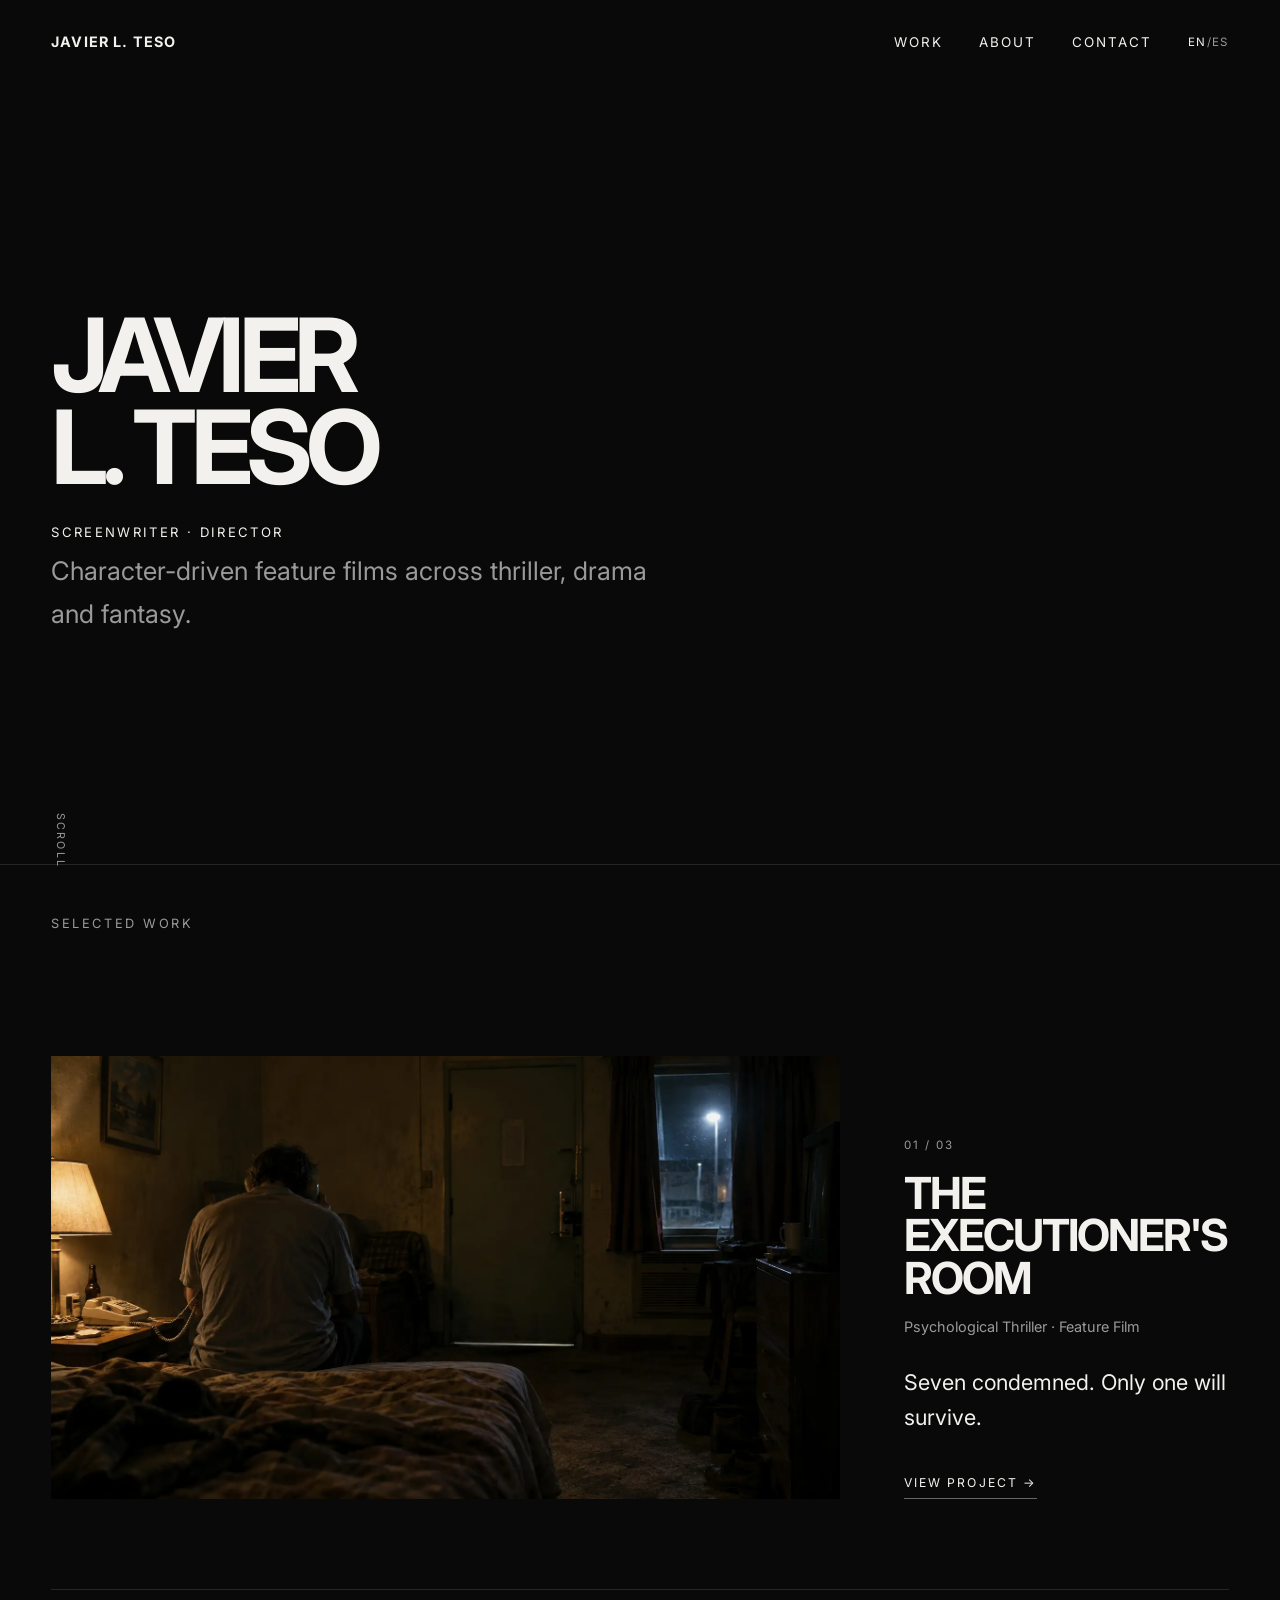
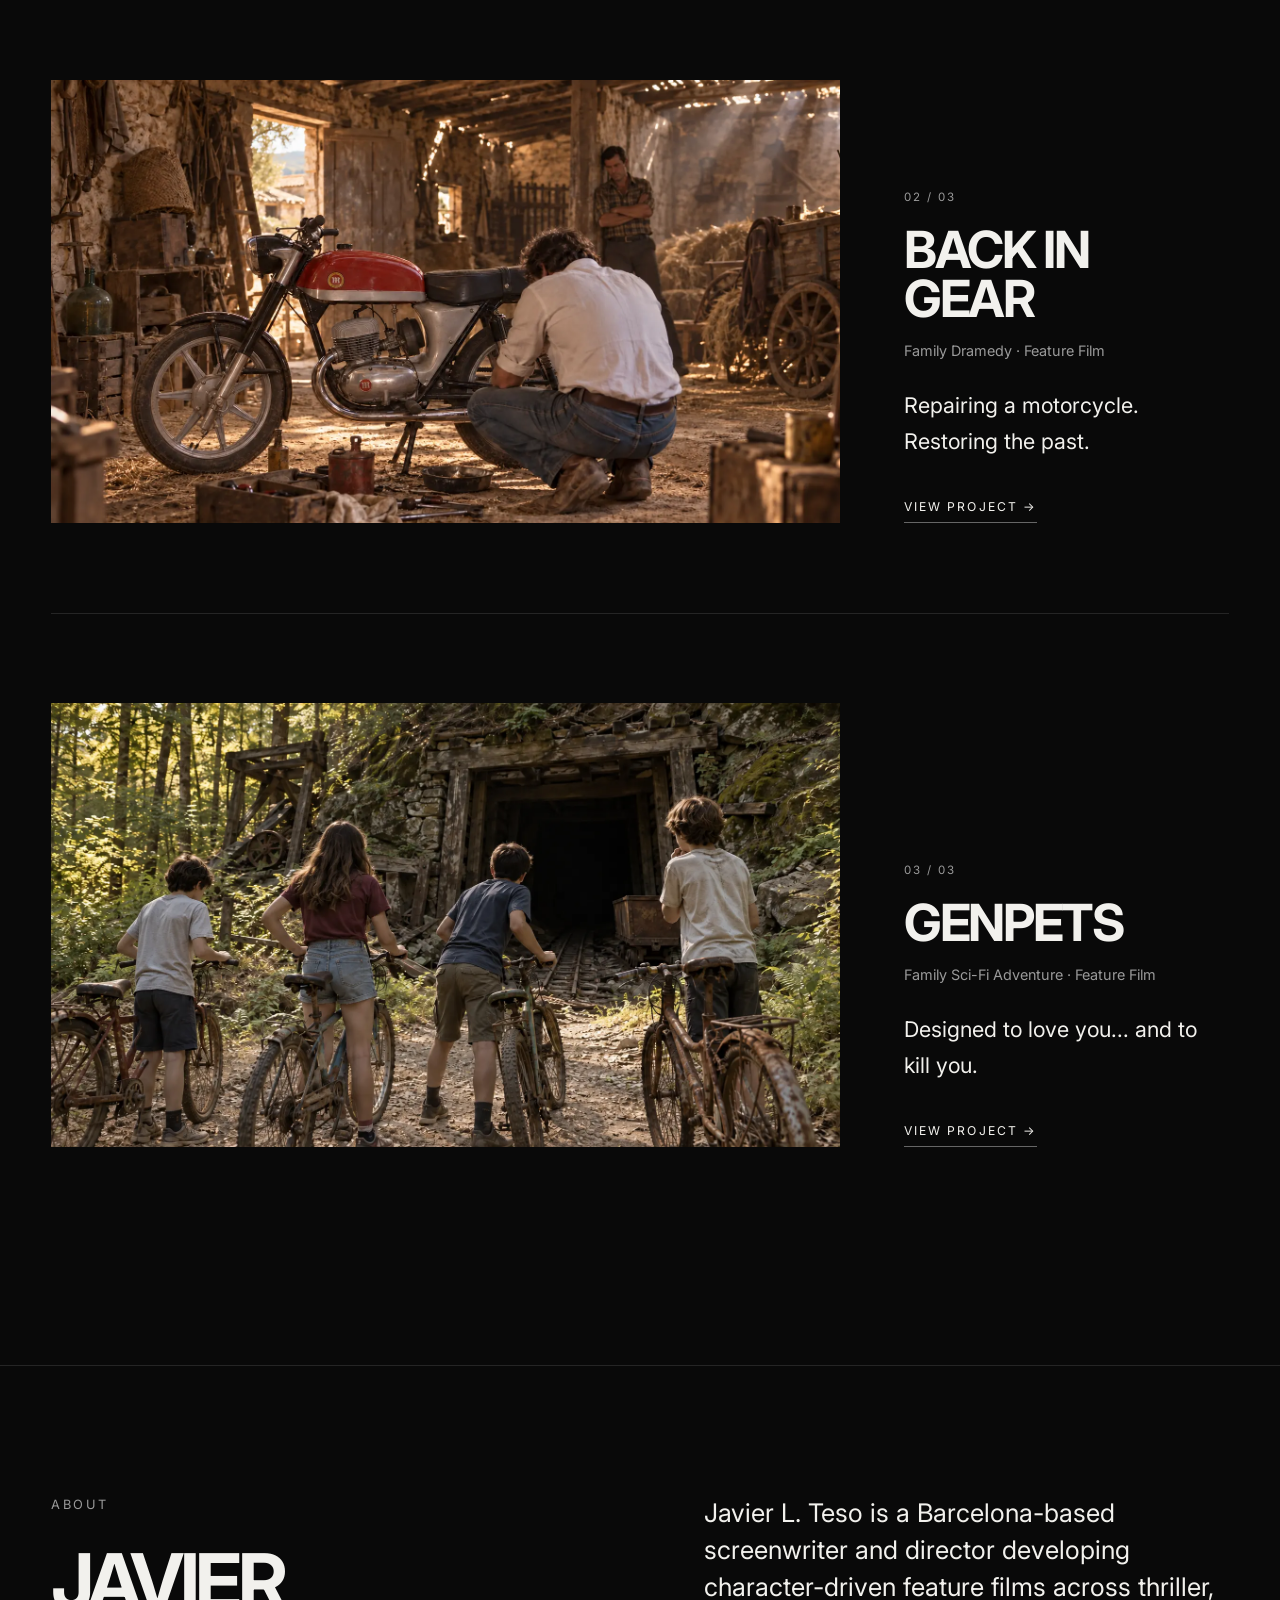
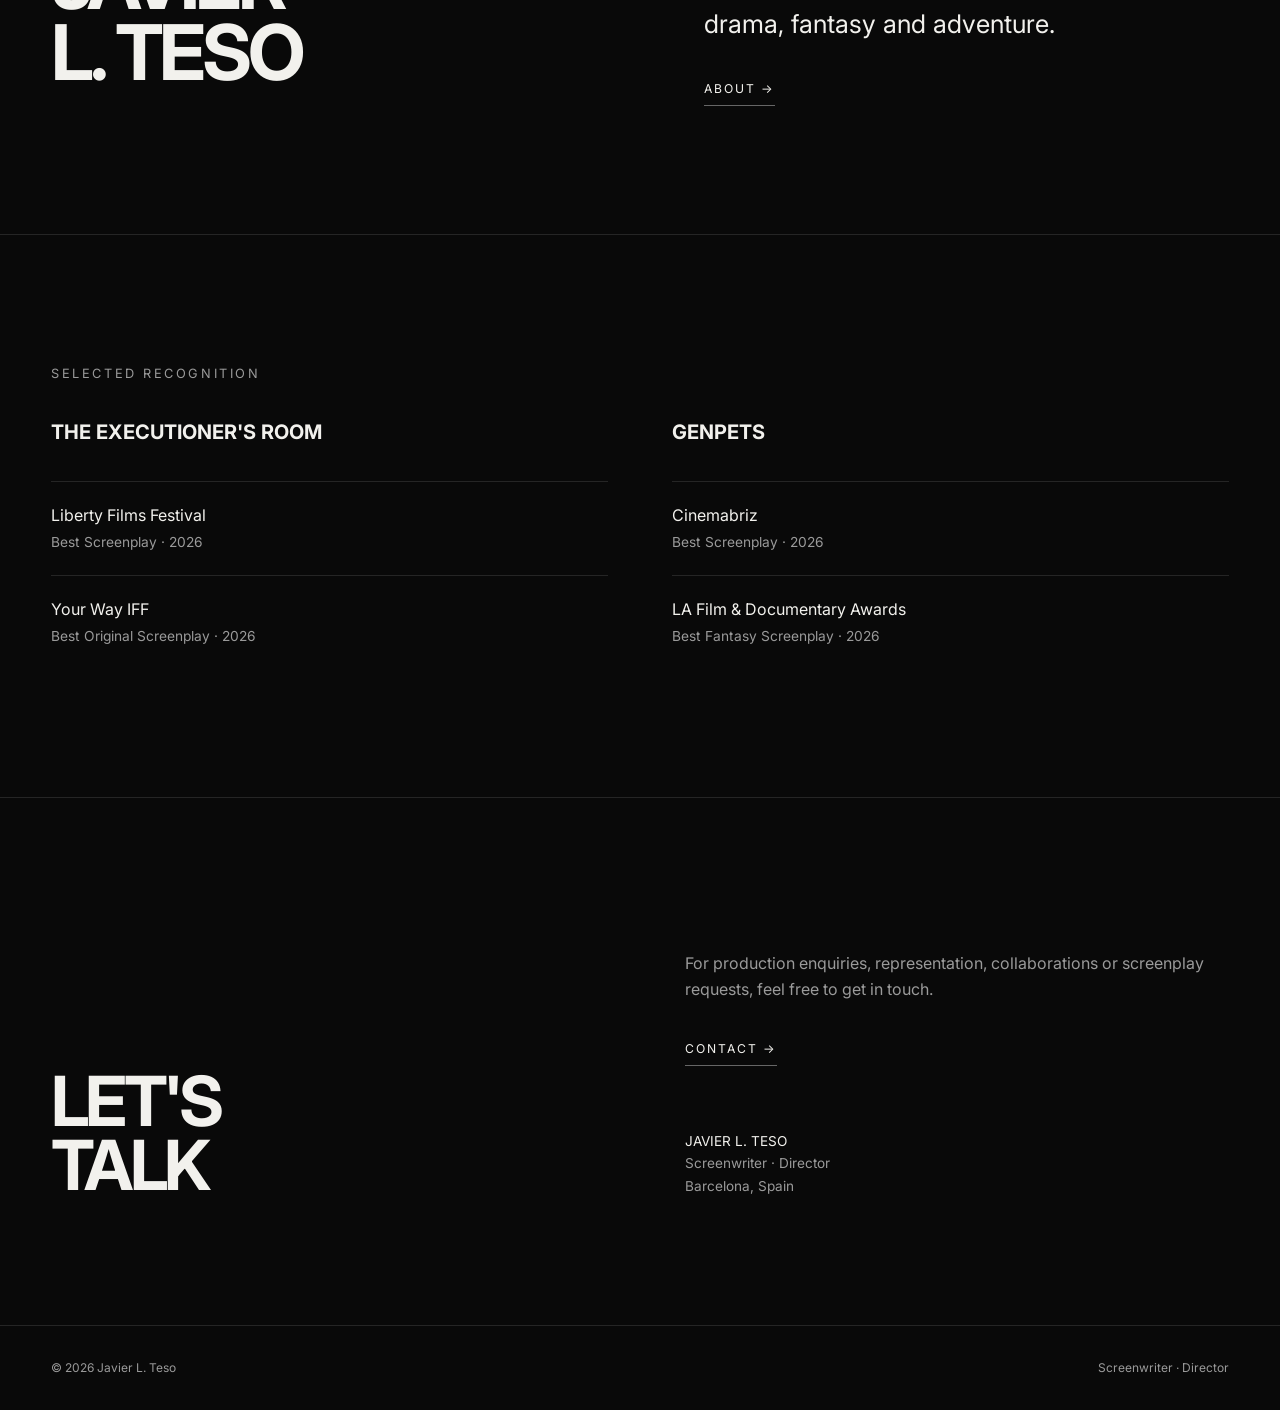
==== index.html @ b7c3820b "Publish Javier L. Teso portfolio for javierteso.com" ====
<!doctype html>
<html lang="en">
<head>
<meta charset="utf-8">
<meta name="viewport" content="width=device-width,initial-scale=1">
<title>Javier L. Teso — Screenwriter & Director</title>
<meta name="description" content="Official portfolio of Barcelona-based screenwriter and director Javier L. Teso. Feature films across thriller, drama, fantasy and adventure.">
<meta property="og:title" content="Javier L. Teso — Screenwriter & Director">
<meta property="og:description" content="Character-driven feature films across thriller, drama and fantasy.">
<meta property="og:type" content="website">
<meta property="og:url" content="https://javierteso.com/">
<meta property="og:image" content="https://javierteso.com/assets/victor-home.webp">
<link rel="canonical" href="https://javierteso.com/">
<meta property="og:image:width" content="1672">
<meta property="og:image:height" content="941">
<meta name="twitter:card" content="summary_large_image">
<link rel="icon" type="image/svg+xml" href="/favicon.svg?v=2">
<link rel="stylesheet" href="/styles.css">
</head>
<body data-page="home">
<header class="site-header">
<nav class="nav shell" aria-label="Main navigation" data-i18n-aria="nav.label">
<a class="brand" href="/">JAVIER L. TESO</a>
<button class="menu-button" aria-label="Open menu" data-i18n-aria="nav.open" aria-expanded="false">
<span>
</span>
<span>
</span>
</button>
<div class="nav-links">
<a href="/#work" data-i18n="nav.work">WORK</a>
<a href="/about/" data-i18n="nav.about">ABOUT</a>
<a href="/contact/" data-i18n="nav.contact">CONTACT</a>
</div>
<button class="language-toggle" type="button" aria-label="Switch to Spanish" data-i18n-aria="language.switch"><span class="lang-en">EN</span><span aria-hidden="true">/</span><span class="lang-es">ES</span></button>
</nav>
</header>
<main class="home-page">
<section class="home-hero shell">
<div class="reveal">
<h1>JAVIER<br>L. TESO</h1>
<p class="role" data-i18n="general.role">SCREENWRITER · DIRECTOR</p>
<p class="hero-statement" data-i18n="home.hero.statement">Character-driven feature films across thriller, drama and fantasy.</p>
</div>
<span class="scroll-mark">SCROLL</span>
</section>
<section class="section work shell" id="work">
<p class="eyebrow" data-i18n="home.work.label">Selected work</p>
<article class="project-block reveal">
<a class="project-image" href="/la-habitacion-del-verdugo/">
<img width="1672" height="941" loading="lazy" decoding="async" src="/assets/victor-home.webp" srcset="/assets/victor-home-840.webp 840w, /assets/victor-home.webp 1672w" sizes="(max-width:800px) 100vw, 70vw" alt="Víctor sits with his back to us on a motel bed beside the telephone." data-i18n-alt="alt.verdugo.home">
</a>
<div class="project-copy">
<span class="count">01 / 03</span>
<h2 data-i18n-html="title.verdugo">THE EXECUTIONER'S<br>ROOM</h2>
<p class="meta" data-i18n="genre.verdugo">Psychological Thriller · Feature Film</p>
<p class="tagline" data-i18n="tagline.verdugo">Seven condemned. Only one will survive.</p>
<a class="text-link" href="/la-habitacion-del-verdugo/" data-i18n="general.viewProject">VIEW PROJECT →</a>
</div>
</article>
<article class="project-block reveal">
<a class="project-image" href="/volver-a-arrancar/">
<img width="1672" height="941" loading="lazy" decoding="async" src="/assets/volver-home-corral.webp" srcset="/assets/volver-home-corral-840.webp 840w, /assets/volver-home-corral.webp 1672w" sizes="(max-width:800px) 100vw, 70vw" alt="Toño repairs the Montesa in the family corral while Felipe watches from the background." data-i18n-alt="alt.volver.home">
</a>
<div class="project-copy">
<span class="count">02 / 03</span>
<h2 data-i18n-html="title.volver">BACK IN<br>GEAR</h2>
<p class="meta" data-i18n="genre.volver">Family Dramedy · Feature Film</p>
<p class="tagline" data-i18n="tagline.volver">Repairing a motorcycle. Restoring the past.</p>
<a class="text-link" href="/volver-a-arrancar/" data-i18n="general.viewProject">VIEW PROJECT →</a>
</div>
</article>
<article class="project-block reveal">
<a class="project-image" href="/genpets/">
<img width="1672" height="941" loading="lazy" decoding="async" src="/assets/genpets-home-mine.webp" srcset="/assets/genpets-home-mine-840.webp 840w, /assets/genpets-home-mine.webp 1672w" sizes="(max-width:800px) 100vw, 70vw" alt="Four friends leave their bicycles outside an abandoned mine." data-i18n-alt="alt.genpets.home">
</a>
<div class="project-copy">
<span class="count">03 / 03</span>
<h2>GENPETS</h2>
<p class="meta" data-i18n="genre.genpets">Family Sci-Fi Adventure · Feature Film</p>
<p class="tagline" data-i18n="tagline.genpets">Designed to love you... and to kill you.</p>
<a class="text-link" href="/genpets/" data-i18n="general.viewProject">VIEW PROJECT →</a>
</div>
</article>
</section>
<section class="section shell">
<div class="split reveal">
<div>
<p class="eyebrow" data-i18n="nav.about">ABOUT</p>
<h2>JAVIER<br>L. TESO</h2>
</div>
<div>
<p class="lead" data-i18n="home.about.preview">Javier L. Teso is a Barcelona-based screenwriter and director developing character-driven feature films across thriller, drama, fantasy and adventure.</p>
<a class="text-link" href="/about/" data-i18n="general.aboutLink">ABOUT →</a>
</div>
</div>
</section>
<section class="section shell">
<p class="eyebrow" data-i18n="home.recognition.label">Selected recognition</p>
<div class="recognition-grid reveal">
<div class="recognition">
<h3 data-i18n="title.verdugoPlain">THE EXECUTIONER'S ROOM</h3>
<div class="award">
<p>Liberty Films Festival</p>
<span data-i18n="award.bestScreenplay">Best Screenplay · 2026</span>
</div>
<div class="award">
<p>Your Way IFF</p>
<span data-i18n="award.bestOriginal">Best Original Screenplay · 2026</span>
</div>
</div>
<div class="recognition">
<h3>GENPETS</h3>
<div class="award">
<p>Cinemabriz</p>
<span data-i18n="award.bestScreenplay">Best Screenplay · 2026</span>
</div>
<div class="award">
<p>LA Film &amp; Documentary Awards</p>
<span data-i18n="award.bestFantasy">Best Fantasy Screenplay · 2026</span>
</div>
</div>
</div>
</section>
<section class="section shell">
<div class="contact-banner reveal">
<h2 data-i18n-html="contact.heading">LET'S<br>TALK</h2>
<div class="contact-copy">
<p data-i18n="contact.intro">For production enquiries, representation, collaborations or screenplay requests, feel free to get in touch.</p>
<a class="text-link" href="/contact/" data-i18n="general.contactLink">CONTACT →</a>
<div class="signature">JAVIER L. TESO<span data-i18n-html="general.signature">Screenwriter · Director<br>Barcelona, Spain</span>
</div>
</div>
</div>
</section>
</main>
<footer class="footer">
<div class="shell">
<span>© 2026 Javier L. Teso</span>
<span data-i18n="general.roleTitle">Screenwriter · Director</span>
</div>
</footer>
<script src="/site.js">
</script>
</body>
</html>
---- styles.css ----
@import url('https://fonts.googleapis.com/css2?family=Inter:wght@400;500;600;700&display=swap');
:root{--bg:#090909;--fg:#f2f1ed;--muted:#9a9a9a;--line:#252525;--max:1440px;--pad:clamp(1.25rem,4vw,4.5rem)}
*{box-sizing:border-box}html{scroll-behavior:smooth;background:var(--bg)}body{margin:0;background:var(--bg);color:var(--fg);font-family:Inter,ui-sans-serif,system-ui,-apple-system,BlinkMacSystemFont,"Segoe UI",sans-serif;font-size:16px;line-height:1.65;-webkit-font-smoothing:antialiased}a{color:inherit;text-decoration:none}img{display:block;width:100%;height:auto}button{font:inherit}.shell{width:min(100%,var(--max));margin:0 auto;padding-inline:var(--pad)}
.site-header{position:fixed;inset:0 0 auto;z-index:50;transition:background .5s,backdrop-filter .5s,border-color .5s;border-bottom:1px solid transparent}.site-header.scrolled,.site-header.menu-open{background:rgba(9,9,9,.9);backdrop-filter:blur(10px);border-color:var(--line)}.nav{height:5.25rem;display:flex;align-items:center;justify-content:space-between}.brand{font-size:.9rem;font-weight:700;letter-spacing:.08em}.nav-links{display:flex;gap:2.25rem;font-size:.76rem;letter-spacing:.15em}.nav-links a,.text-link{transition:color .25s}.nav-links a:hover,.nav-links a:focus-visible,.text-link:hover,.text-link:focus-visible{color:#fff}.menu-button{display:none;border:0;background:none;color:var(--fg);width:2.75rem;height:2.75rem;padding:0;cursor:pointer}.menu-button span{display:block;width:1.35rem;height:1px;background:currentColor;margin:.35rem auto;transition:transform .3s,opacity .3s}.menu-button[aria-expanded="true"] span:first-child{transform:translateY(.175rem) rotate(45deg)}.menu-button[aria-expanded="true"] span:last-child{transform:translateY(-.175rem) rotate(-45deg)}
.nav-links{margin-left:auto}.language-toggle{border:0;background:none;color:var(--muted);padding:0;margin-left:2.25rem;cursor:pointer;font-size:.72rem;letter-spacing:.12em}.language-toggle span{transition:color .2s}.language-toggle .lang-en,html[lang="es"] .language-toggle .lang-es{color:var(--fg)}html[lang="es"] .language-toggle .lang-en{color:var(--muted)}.language-toggle:focus-visible{outline:1px solid var(--fg);outline-offset:.4rem}
.home-hero{min-height:96svh;display:flex;align-items:center;padding-top:5rem}.home-hero h1{font-size:clamp(3rem,8vw,8.2rem);line-height:.9;letter-spacing:-.065em;margin:0;max-width:11ch}.role{margin:1.8rem 0 .4rem;font-size:.82rem;letter-spacing:.18em}.hero-statement{font-size:clamp(1.15rem,2vw,1.65rem);color:var(--muted);max-width:38rem;margin:0}.scroll-mark{position:absolute;bottom:2rem;font-size:.67rem;color:var(--muted);letter-spacing:.2em;writing-mode:vertical-rl}
.section{padding-block:clamp(5rem,10vw,9rem);border-top:1px solid var(--line)}.eyebrow{font-size:.72rem;letter-spacing:.2em;text-transform:uppercase;color:var(--muted);margin:0 0 2rem}.work{padding-top:3rem}.project-block{display:grid;grid-template-columns:minmax(0,1.7fr) minmax(17rem,.7fr);gap:clamp(2rem,5vw,6rem);align-items:end;padding-block:clamp(3rem,7vw,7rem);border-top:1px solid var(--line)}.project-block:first-of-type{border-top:0}.project-image{overflow:hidden;background:#111}.project-image img{aspect-ratio:16/9;object-fit:cover;transition:transform .7s ease}.project-block:hover .project-image img{transform:scale(1.015)}.count{font-size:.72rem;color:var(--muted);letter-spacing:.18em}.project-copy h2{font-size:clamp(2rem,4vw,4.3rem);line-height:.96;letter-spacing:-.045em;margin:1rem 0}.meta{color:var(--muted);font-size:.9rem}.tagline{font-size:clamp(1.05rem,1.7vw,1.35rem);max-width:25rem;margin:1.6rem 0 2rem}.text-link{display:inline-block;font-size:.76rem;letter-spacing:.17em;border-bottom:1px solid #666;padding-bottom:.35rem}.split{display:grid;grid-template-columns:1fr 1fr;gap:clamp(3rem,10vw,10rem);align-items:start}.split h2,.contact-banner h2{font-size:clamp(2.7rem,6vw,6.5rem);line-height:.92;letter-spacing:-.055em;margin:0}.lead{font-size:clamp(1.2rem,2vw,1.65rem);line-height:1.45;max-width:38rem;margin:0 0 2rem}.recognition-grid{display:grid;grid-template-columns:repeat(2,1fr);gap:4rem}.recognition h3{font-size:1.25rem;margin:0 0 2rem}.award{border-top:1px solid var(--line);padding:1.25rem 0}.award p{margin:0}.award span{color:var(--muted);font-size:.86rem}.contact-banner{display:flex;justify-content:space-between;align-items:end;gap:3rem}.contact-copy{max-width:34rem}.contact-copy p{color:var(--muted);margin:1.5rem 0 2rem}.signature{margin-top:4rem;font-size:.85rem}.signature span{display:block;color:var(--muted)}
.project-hero{min-height:100svh;display:flex;flex-direction:column;justify-content:flex-end;padding-top:8rem}.project-hero-image{width:100%;height:min(59vw,72vh);min-height:28rem;object-fit:cover}.project-title{padding-block:clamp(2rem,4vw,4rem);display:grid;grid-template-columns:1.5fr .7fr;gap:2rem;align-items:end}.project-title h1{font-size:clamp(2.8rem,7vw,7.5rem);line-height:.88;letter-spacing:-.06em;margin:0}.project-title .tagline{margin:1rem 0 0}.content-grid{display:grid;grid-template-columns:minmax(10rem,.55fr) minmax(0,1.45fr);gap:clamp(3rem,9vw,9rem)}.prose{max-width:48rem}.prose p{font-size:clamp(1.05rem,1.5vw,1.25rem);margin:0 0 1.5rem}.logline{font-size:clamp(1.65rem,3vw,3rem)!important;line-height:1.3;letter-spacing:-.025em}.rules{display:grid;grid-template-columns:1fr 1fr;gap:1px;background:var(--line)}.rule{background:var(--bg);padding:clamp(2rem,5vw,5rem)}.rule strong{display:block;font-size:clamp(2rem,4vw,4.5rem);line-height:1;letter-spacing:-.04em;margin-top:3rem}.rule span{color:var(--muted);font-size:.8rem}.gallery{display:grid;grid-template-columns:repeat(12,1fr);gap:clamp(.8rem,2vw,2rem)}.gallery figure{margin:0;grid-column:span 7}.gallery figure:nth-child(even){grid-column:6/span 7}.gallery img{aspect-ratio:16/9;object-fit:cover}.gallery figure.portraitish img{aspect-ratio:3/2}.big-statement{font-size:clamp(2.8rem,7vw,7rem);line-height:.98;letter-spacing:-.055em;margin:0;max-width:11ch}.characters{display:grid;grid-template-columns:repeat(4,1fr);gap:1px;background:var(--line)}.character{background:var(--bg);padding:2rem}.character h3{font-size:1.4rem;margin:0 0 .5rem}.character p{color:var(--muted);margin:0}.status{display:flex;justify-content:space-between;gap:3rem;align-items:end}.status p{max-width:38rem;font-size:1.15rem}.cta-email{font-size:clamp(1.6rem,4vw,4rem);line-height:1.1;border-bottom:1px solid currentColor;padding-bottom:.2rem}.about-photo{min-height:34rem;border:1px solid var(--line);overflow:hidden;background:#0d0d0d}.about-page{padding-top:10rem}.about-heading h1{font-size:clamp(3.2rem,8vw,8rem);line-height:.9;letter-spacing:-.06em;margin:0}.about-heading p{color:var(--muted);letter-spacing:.16em}.bio p{font-size:clamp(1.05rem,1.45vw,1.22rem);margin:0 0 1.4rem}.contact-page{min-height:100svh;display:flex;align-items:center;padding-top:8rem}.contact-page h1{font-size:clamp(4rem,11vw,11rem);line-height:.8;letter-spacing:-.07em;margin:0 0 4rem}.contact-details{display:grid;grid-template-columns:1fr 1fr;gap:4rem}.contact-details p{margin:0;color:var(--muted)}.email-big{font-size:clamp(1.5rem,3.8vw,3.8rem);border-bottom:1px solid currentColor;word-break:break-word}.footer{border-top:1px solid var(--line);padding:2rem 0;color:var(--muted);font-size:.75rem}.footer .shell{display:flex;justify-content:space-between;gap:2rem}
.reveal{opacity:0;transform:translateY(12px);transition:opacity .6s ease,transform .6s ease}.reveal.visible{opacity:1;transform:none}
@media(max-width:800px){.nav{height:4.5rem}.nav-links{position:absolute;top:4.5rem;left:0;right:0;display:none;flex-direction:column;padding:2rem var(--pad) 2.5rem;background:rgba(9,9,9,.97);border-top:1px solid var(--line);gap:1.4rem}.nav-links.open{display:flex}.menu-button{display:block}.home-hero{min-height:92svh}.scroll-mark{display:none}.project-block{grid-template-columns:1fr}.project-copy{padding-right:1rem}.split,.recognition-grid,.project-title,.content-grid,.contact-details{grid-template-columns:1fr}.contact-banner,.status{align-items:flex-start;flex-direction:column}.project-hero{min-height:auto}.project-hero-image{height:60svh;min-height:24rem}.project-title{padding-bottom:4rem}.rules{grid-template-columns:1fr}.gallery{display:block}.gallery figure{margin-bottom:1rem}.characters{grid-template-columns:1fr 1fr}.about-photo{min-height:26rem;order:-1}.contact-page{padding-block:9rem 5rem}.footer .shell{flex-direction:column;gap:.5rem}}
@media(max-width:480px){.characters{grid-template-columns:1fr}.project-hero-image{height:52svh}.home-hero h1{font-size:3.55rem}.section{padding-block:4.5rem}}
@media(prefers-reduced-motion:reduce){html{scroll-behavior:auto}.reveal{opacity:1;transform:none;transition:none}.project-image img{transition:none}}

/* Final editorial refinements */
.contact-banner h2{font-size:clamp(2.7rem,5.4vw,5.5rem)}
.contact-page h1{font-size:clamp(4rem,7.4vw,7rem)}

/* Contact form */
.contact-page{align-items:flex-start;padding-block:clamp(9rem,14vw,12rem) clamp(5rem,10vw,9rem)}.contact-details{align-items:start}.contact-form{display:grid;gap:2rem}.form-field{position:relative}.form-field label{display:block;margin-bottom:.55rem;color:var(--muted);font-size:.7rem;letter-spacing:.17em;text-transform:uppercase}.form-field label span{letter-spacing:.08em}.form-field input,.form-field select,.form-field textarea{display:block;width:100%;border:0;border-bottom:1px solid #4a4a4a;border-radius:0;padding:.55rem 0 .8rem;background:transparent;color:var(--fg);font:inherit;outline:none;transition:border-color .2s}.form-field select{appearance:none;background-image:linear-gradient(45deg,transparent 50%,var(--muted) 50%),linear-gradient(135deg,var(--muted) 50%,transparent 50%);background-position:calc(100% - 10px) 50%,calc(100% - 5px) 50%;background-size:5px 5px,5px 5px;background-repeat:no-repeat;padding-right:1.5rem}.form-field select option{background:#111;color:var(--fg)}.form-field textarea{resize:vertical;min-height:9rem}.form-field input:focus,.form-field select:focus,.form-field textarea:focus{border-color:var(--fg)}.form-field [aria-invalid="true"]{border-color:#d76a6a}.field-error{display:block;min-height:1.2rem;padding-top:.35rem;color:#e58a8a;font-size:.75rem}.form-honeypot{position:absolute!important;width:1px!important;height:1px!important;overflow:hidden!important;clip:rect(1px,1px,1px,1px)!important;white-space:nowrap!important}.contact-filter{font-size:.8rem!important;line-height:1.55;color:var(--muted);max-width:42rem}.form-submit{justify-self:start;border:0;border-bottom:1px solid #666;border-radius:0;padding:0 0 .35rem;background:none;color:var(--fg);font-size:.76rem;letter-spacing:.17em;cursor:pointer}.form-submit:disabled{cursor:wait;opacity:.55}.form-status{border-top:1px solid var(--line);padding-top:1.2rem}.form-status strong,.form-status span{display:block}.form-status strong{letter-spacing:.12em}.form-status span{margin-top:.35rem;color:var(--muted)}.form-status.error{color:#e58a8a}@media(max-width:800px){.contact-details{gap:4.5rem}.contact-form{gap:1.6rem}}
.gallery figure.repair-inset{grid-column:2/span 5;max-width:487px;justify-self:start}
.gallery figure.repair-inset img{aspect-ratio:487/274}
.poster-concept{display:grid;grid-template-columns:minmax(10rem,.55fr) minmax(0,1.45fr);gap:clamp(3rem,9vw,9rem);align-items:start}
.poster-concept-frame{width:min(100%,32rem);margin:0;justify-self:start}
.poster-open{display:block;width:100%;padding:0;border:0;background:none;color:inherit;cursor:zoom-in}
.poster-open img{display:block;width:100%;height:auto;object-fit:contain;box-shadow:0 1.5rem 4rem rgba(0,0,0,.28);transition:transform .35s ease,box-shadow .35s ease}
.poster-open:hover img,.poster-open:focus-visible img{transform:translateY(-.25rem);box-shadow:0 2rem 5rem rgba(0,0,0,.42)}
.poster-open:focus-visible{outline:1px solid var(--fg);outline-offset:.5rem}
.poster-dialog{width:min(92vw,58rem);max-width:none;height:min(94vh,82rem);max-height:none;padding:0;border:0;background:transparent;color:var(--fg);overflow:visible}
.poster-dialog::backdrop{background:rgba(0,0,0,.92);backdrop-filter:blur(6px)}
.poster-expanded{display:block;width:100%;height:100%;object-fit:contain}
.poster-close{position:fixed;top:1.25rem;right:1.25rem;width:2.75rem;height:2.75rem;border:1px solid rgba(255,255,255,.45);border-radius:50%;background:rgba(0,0,0,.65);color:#fff;font:300 1.5rem/1 Arial,sans-serif;cursor:pointer;z-index:2}
.materials-section{padding-top:0}.materials-section .status{border-top:1px solid var(--line);padding-top:clamp(2rem,4vw,4rem)}
@media(max-width:800px){.gallery figure.repair-inset{max-width:487px}.poster-concept{grid-template-columns:1fr}.poster-concept-frame{width:min(100%,30rem)}}

/* Refined editorial scale */
.nav-links{font-size:.84rem}
.eyebrow{font-size:.8rem}
.project-title h1{font-size:clamp(2.85rem,6.15vw,5.75rem)}
.logline{font-size:clamp(1.55rem,2.55vw,2.375rem)!important}
.prose p{font-size:clamp(1.05rem,1.4vw,1.25rem)}
.contact-page h1{font-size:clamp(4rem,8.5vw,8.5rem)}
main:not(.home-page):not(.about-page):not(.contact-page) .section{padding-block:clamp(6.25rem,7.5vw,7rem)}
.project-block .project-copy{min-width:20rem}
.project-block:first-of-type .project-copy h2{font-size:clamp(1.9rem,3.45vw,3.85rem)}
.about-photo img{object-fit:contain;background:#090909}

/* Genpets facts — compact editorial rows */
.genpets-facts-section{padding-block:5rem!important}
.genpets-facts{border-bottom:1px solid var(--line)}
.genpets-fact{display:grid;grid-template-columns:clamp(4.5rem,8vw,7.5rem) minmax(0,1fr);align-items:center;min-height:6rem;border-top:1px solid var(--line)}
.genpets-fact span{color:var(--muted);font-size:.8rem;letter-spacing:.18em}
.genpets-fact strong{font-size:clamp(3rem,4vw,3.75rem);font-weight:600;line-height:1;letter-spacing:-.04em;white-space:nowrap}

@media(max-width:1100px){
  .genpets-fact{min-height:5.5rem}
  .genpets-fact strong{font-size:clamp(2.375rem,4.2vw,2.875rem)}
}

@media(max-width:800px){
  .language-toggle{margin-left:auto;margin-right:.4rem}
  .nav-links{font-size:.88rem}
  .eyebrow{font-size:.8rem}
  .project-title h1{font-size:clamp(2.75rem,12vw,3rem)}
  .logline{font-size:clamp(1.5rem,6.5vw,1.625rem)!important}
  .prose p{font-size:1.0625rem}
  main:not(.home-page):not(.about-page):not(.contact-page) .section{padding-block:clamp(4.5rem,12vw,5.5rem)}
  .project-block .project-copy{min-width:0}
  .genpets-facts-section{padding-block:4.5rem!important}
  .genpets-fact{grid-template-columns:3.25rem minmax(0,1fr);min-height:4.75rem}
  .genpets-fact strong{font-size:clamp(1.75rem,7.5vw,2.125rem);white-space:normal}
}

.contact-banner h2{font-size:clamp(2.7rem,5.4vw,5.5rem)}
.contact-page h1{font-size:clamp(4rem,7.4vw,7rem)}
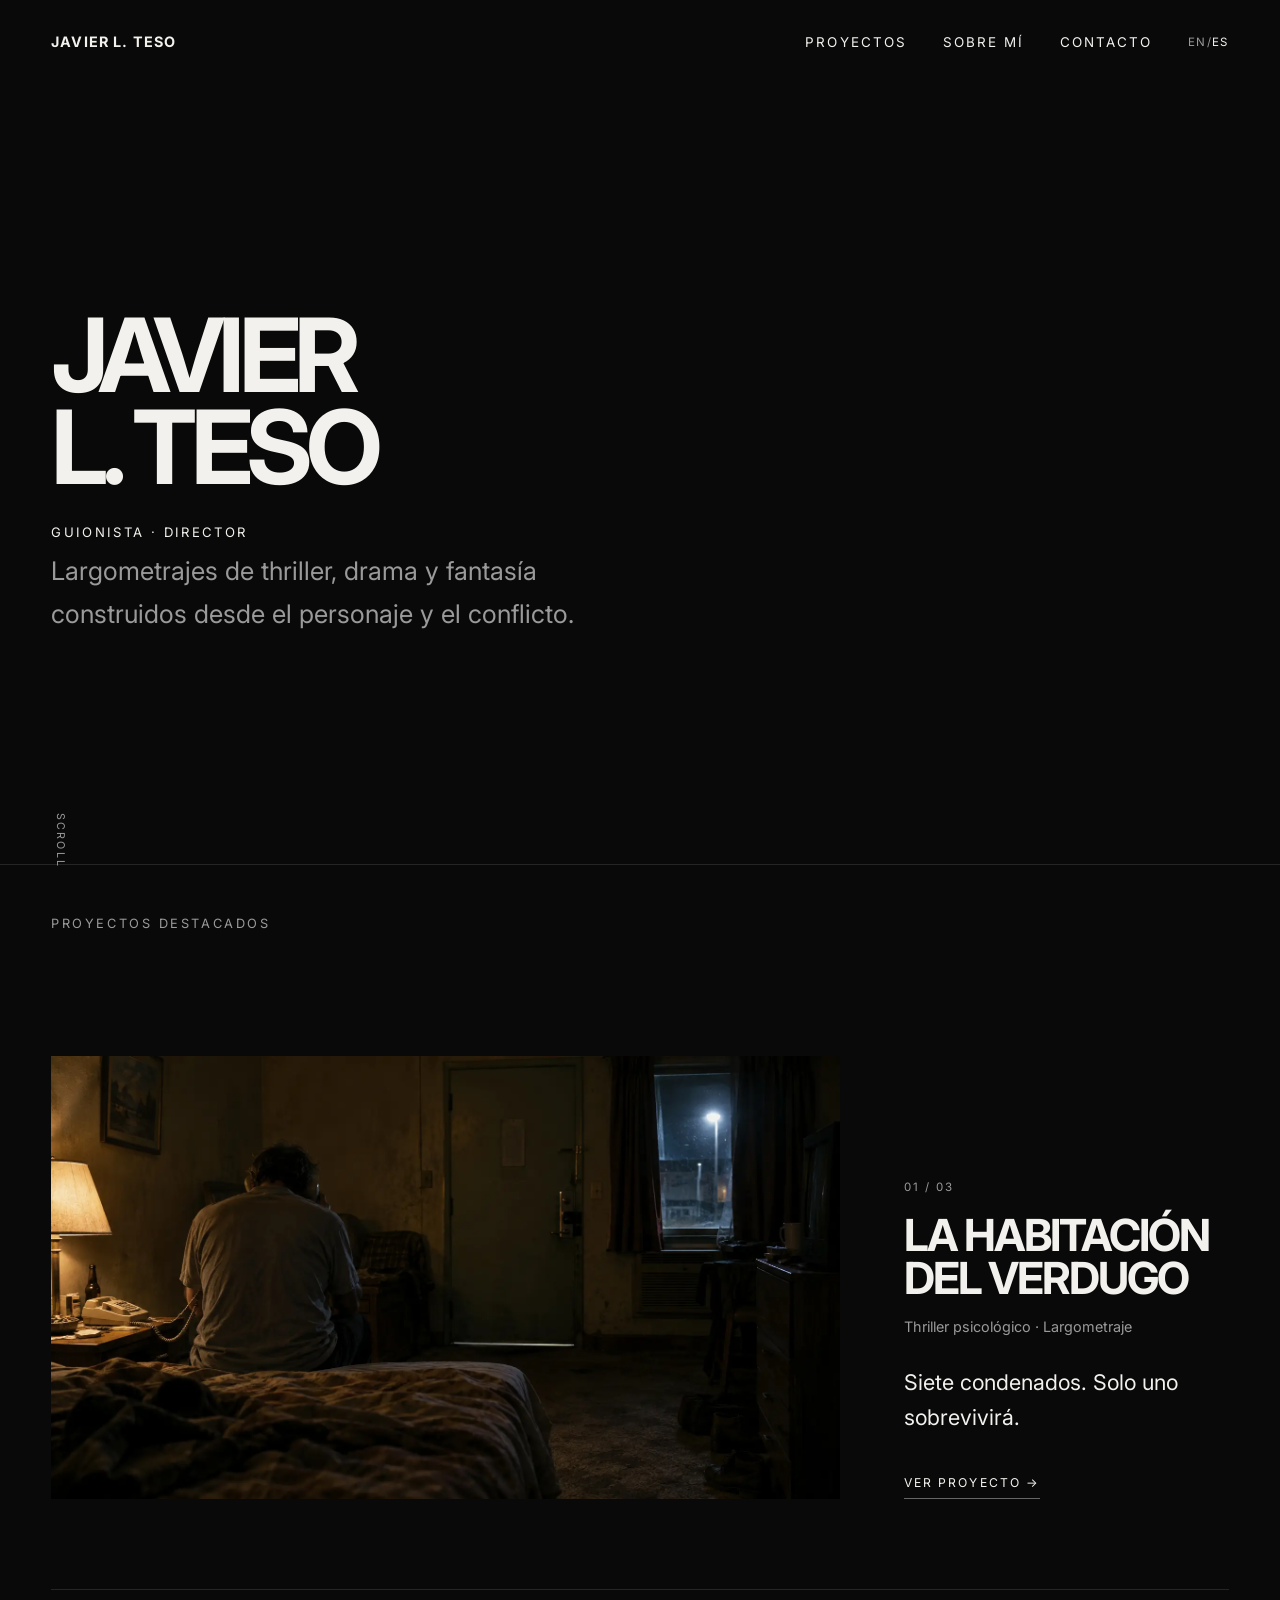
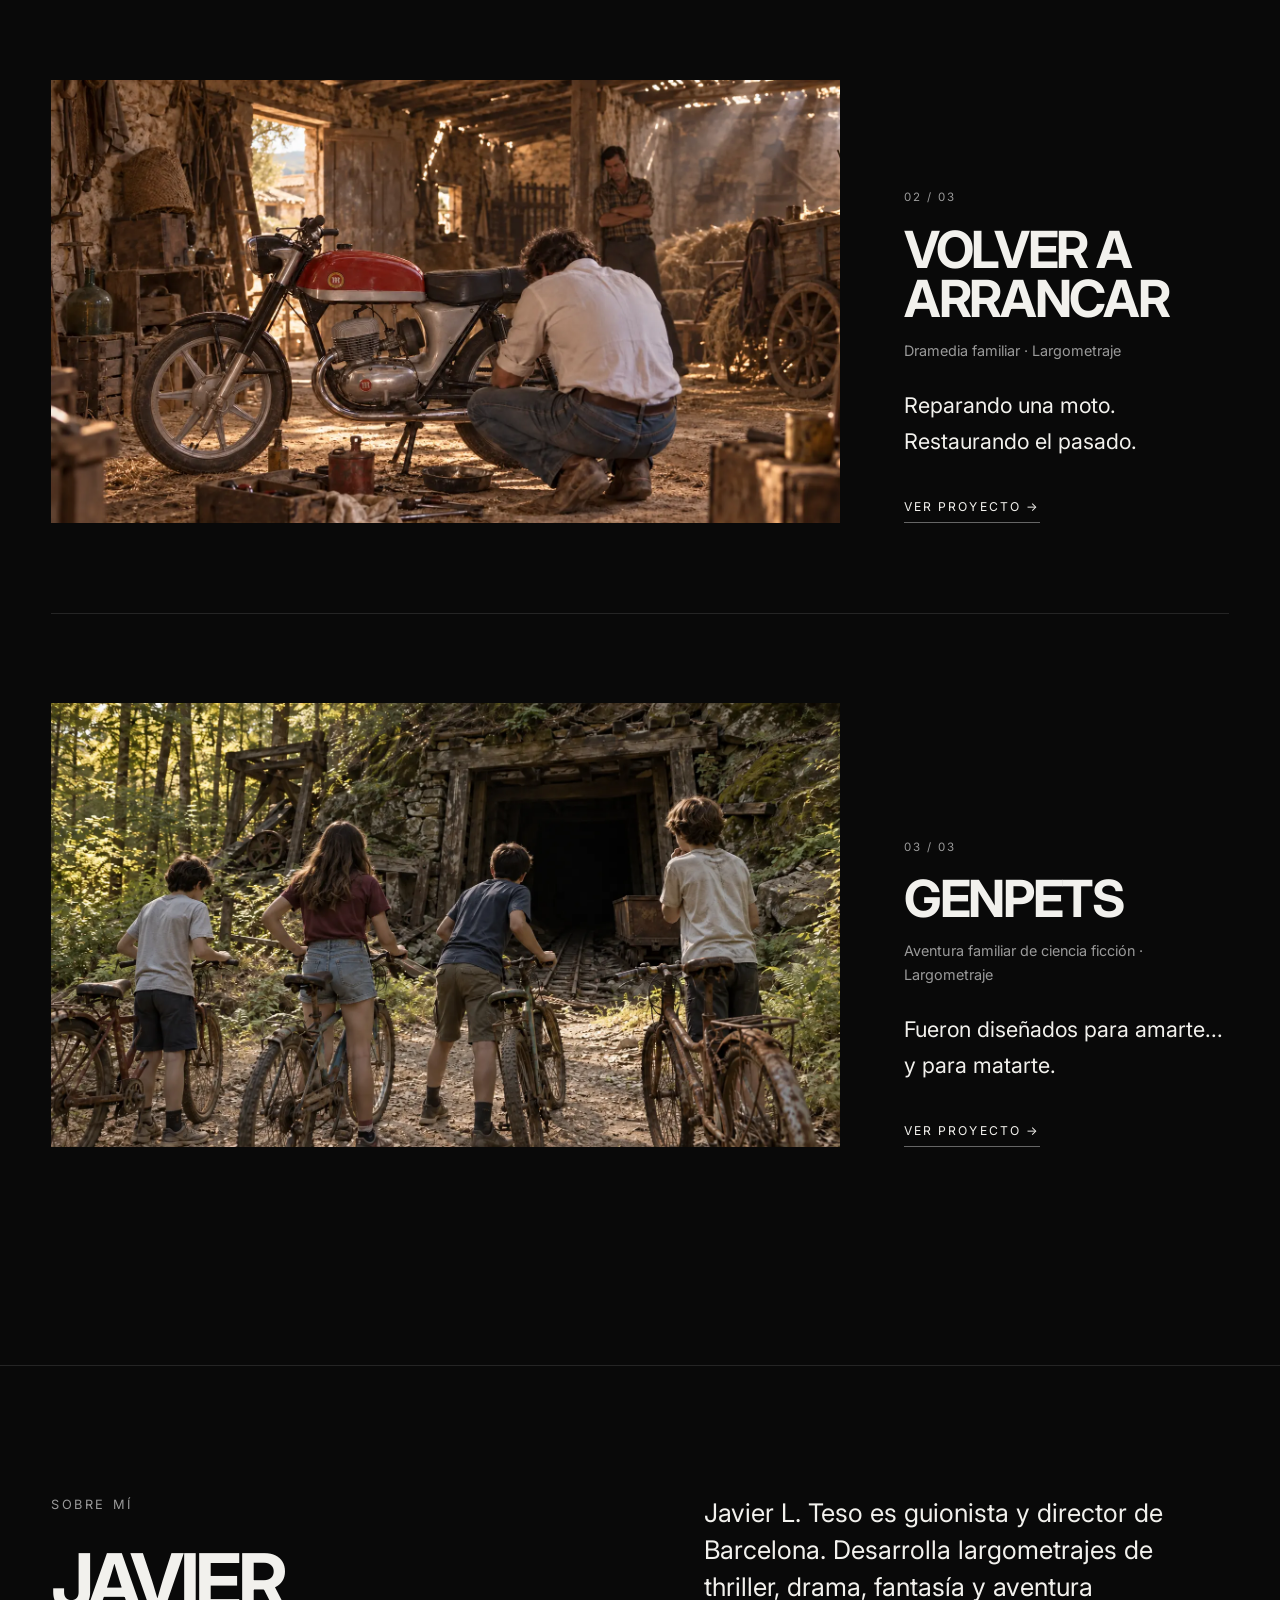
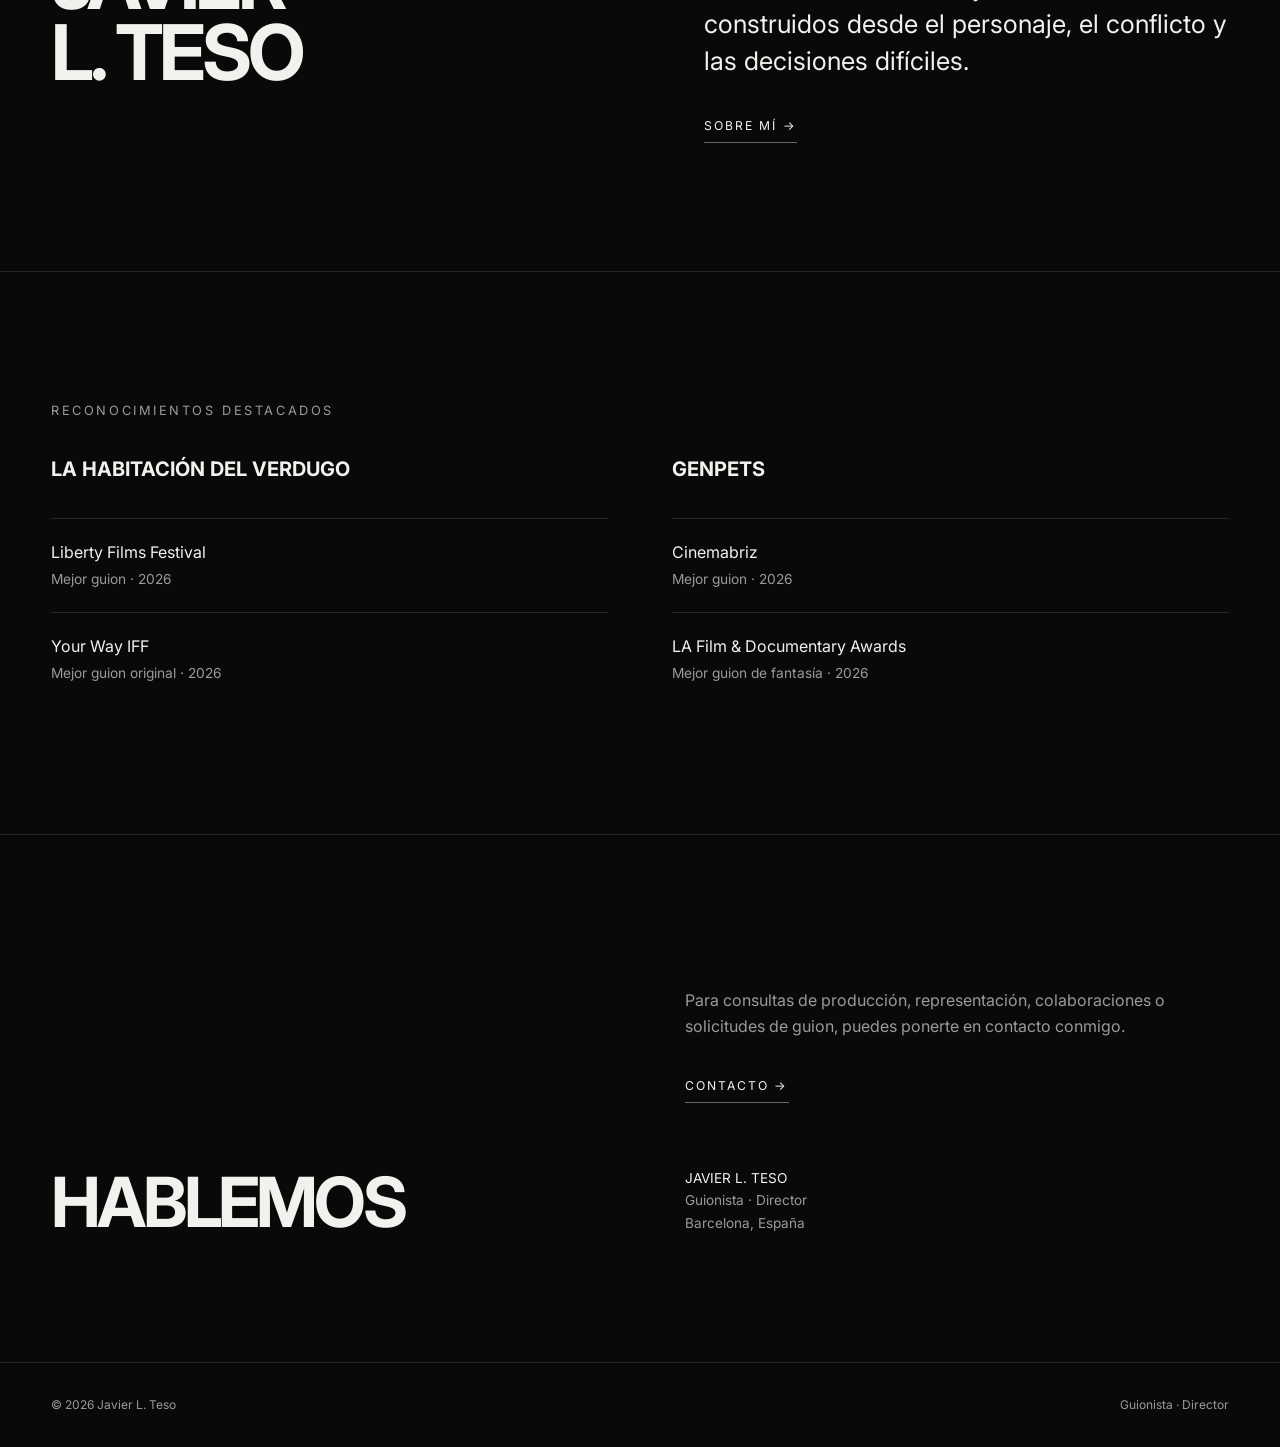
==== commit 59b925c8: "Use Spanish portfolio link preview metadata" ====
--- a/index.html
+++ b/index.html
@@ -1,19 +1,22 @@
 <!doctype html>
-<html lang="en">
+<html lang="es">
 <head>
 <meta charset="utf-8">
 <meta name="viewport" content="width=device-width,initial-scale=1">
-<title>Javier L. Teso — Screenwriter & Director</title>
-<meta name="description" content="Official portfolio of Barcelona-based screenwriter and director Javier L. Teso. Feature films across thriller, drama, fantasy and adventure.">
-<meta property="og:title" content="Javier L. Teso — Screenwriter & Director">
-<meta property="og:description" content="Character-driven feature films across thriller, drama and fantasy.">
+<title>Javier L. Teso — Guionista y director</title>
+<meta name="description" content="Web oficial de Javier L. Teso, guionista y director en Barcelona. Descubre La habitación del verdugo, Volver a arrancar y Genpets.">
+<meta property="og:title" content="Javier L. Teso — Guionista y director">
+<meta property="og:description" content="Tres proyectos de largometraje: La habitación del verdugo, Volver a arrancar y Genpets.">
+<meta property="og:locale" content="es_ES">
 <meta property="og:type" content="website">
 <meta property="og:url" content="https://javierteso.com/">
-<meta property="og:image" content="https://javierteso.com/assets/victor-home.webp">
+<meta property="og:image" content="https://javierteso.com/assets/javier-social-preview.jpg">
+<meta property="og:image:alt" content="Javier L. Teso, guionista y director. La habitación del verdugo, Volver a arrancar y Genpets.">
 <link rel="canonical" href="https://javierteso.com/">
-<meta property="og:image:width" content="1672">
-<meta property="og:image:height" content="941">
+<meta property="og:image:width" content="1200">
+<meta property="og:image:height" content="630">
 <meta name="twitter:card" content="summary_large_image">
+<meta name="twitter:image" content="https://javierteso.com/assets/javier-social-preview.jpg">
 <link rel="icon" type="image/svg+xml" href="/favicon.svg?v=2">
 <link rel="stylesheet" href="/styles.css">
 </head>
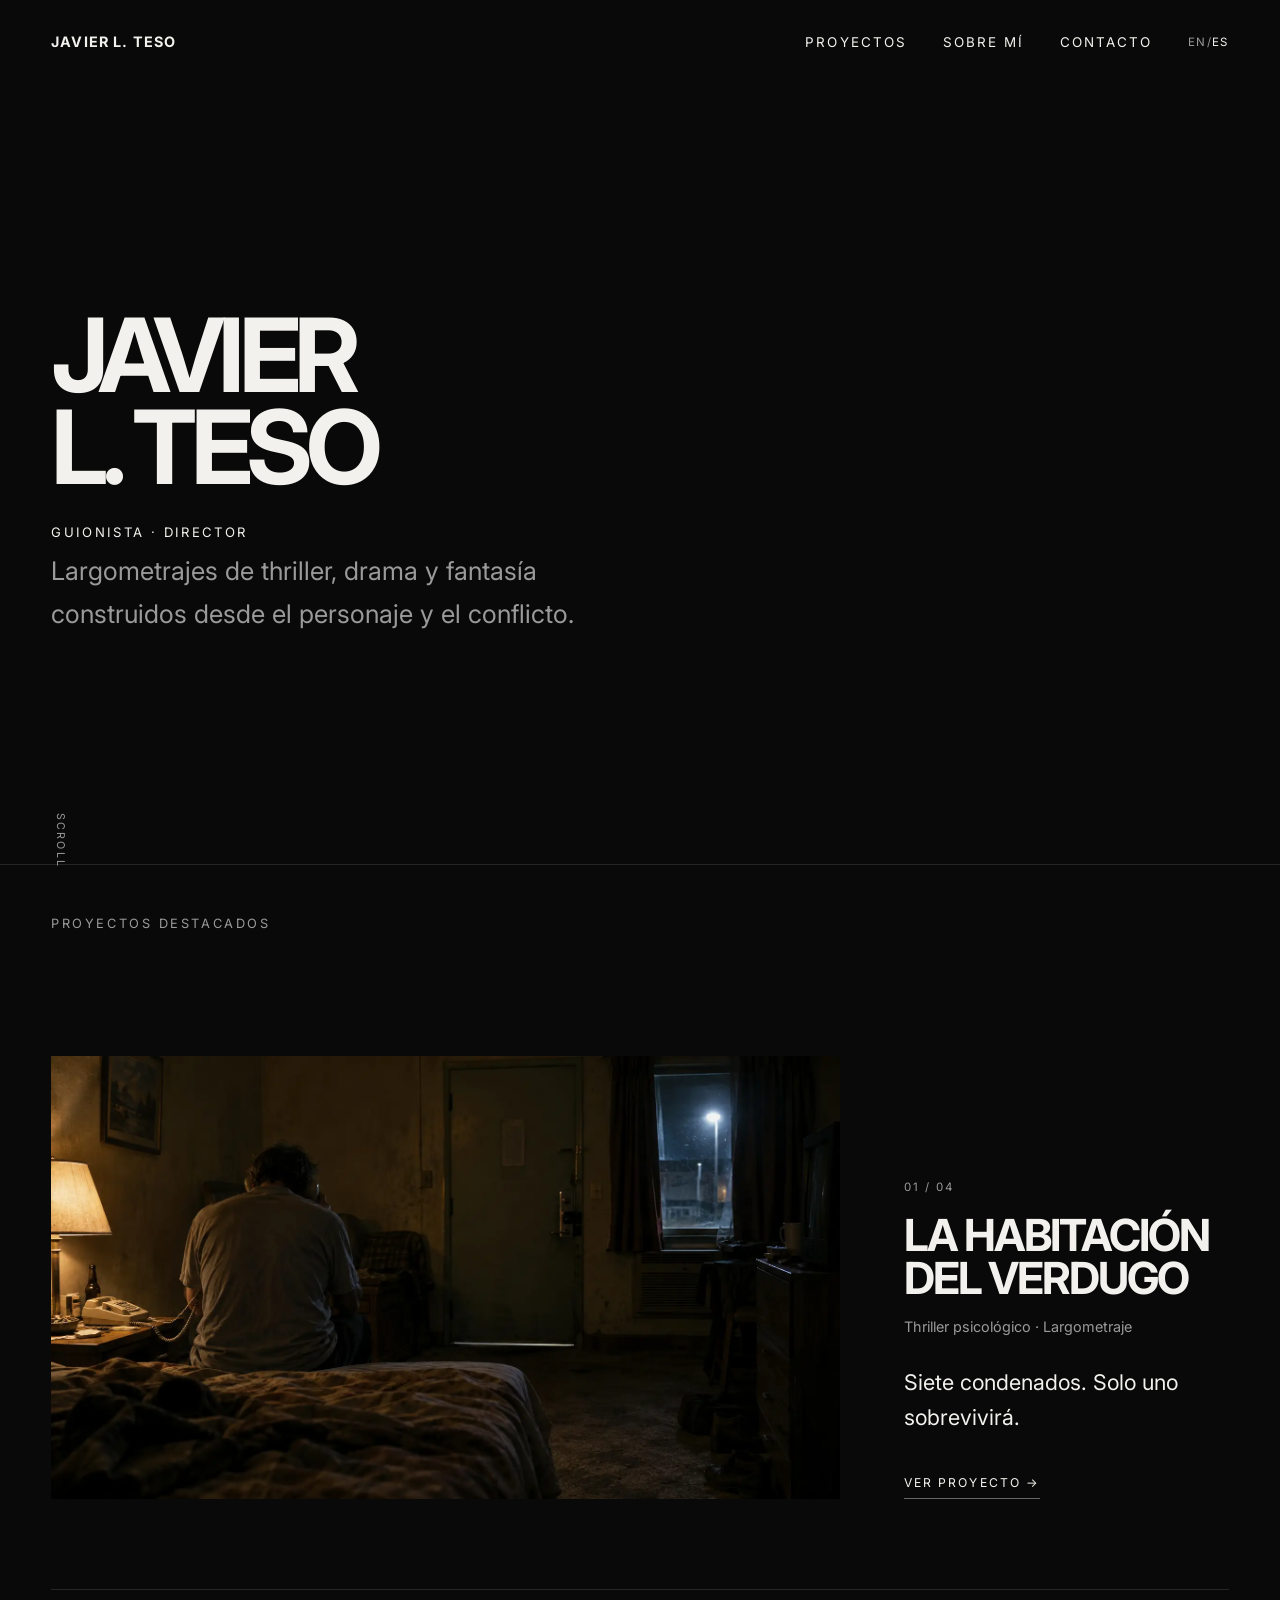
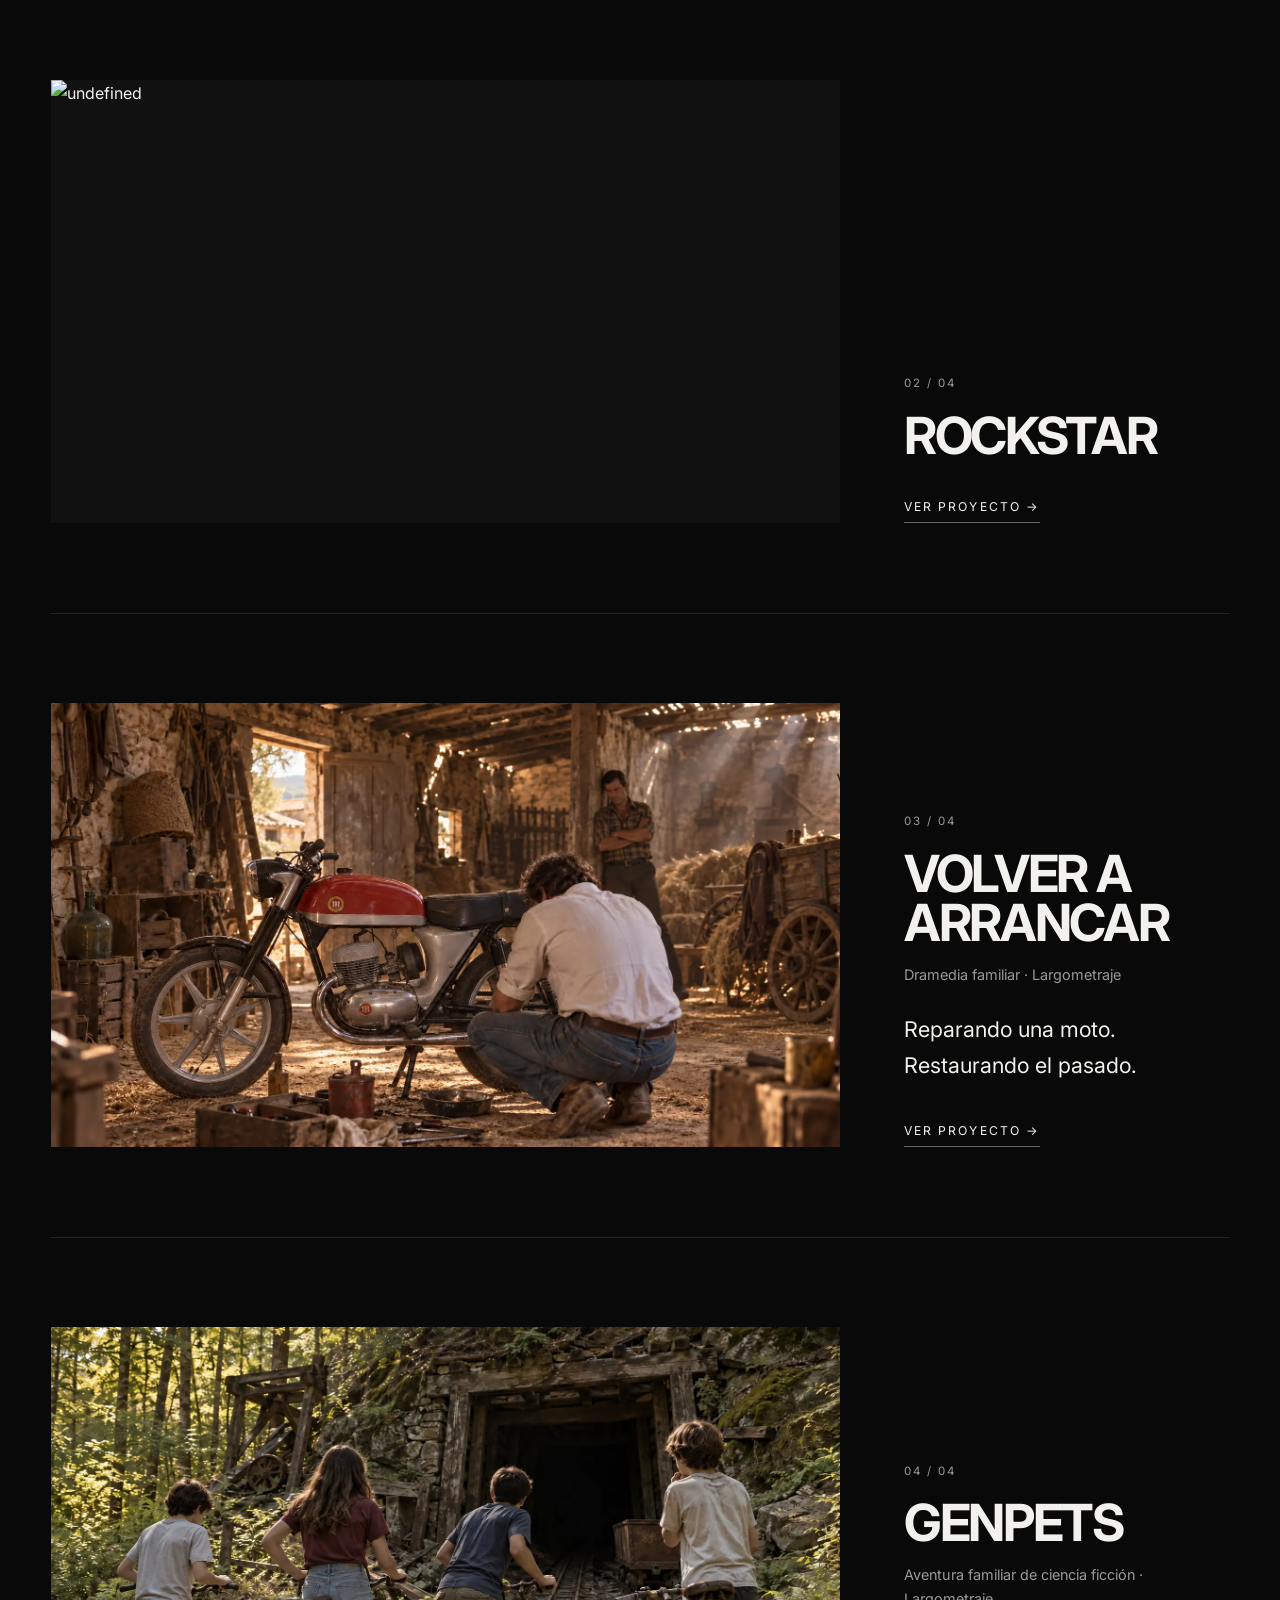
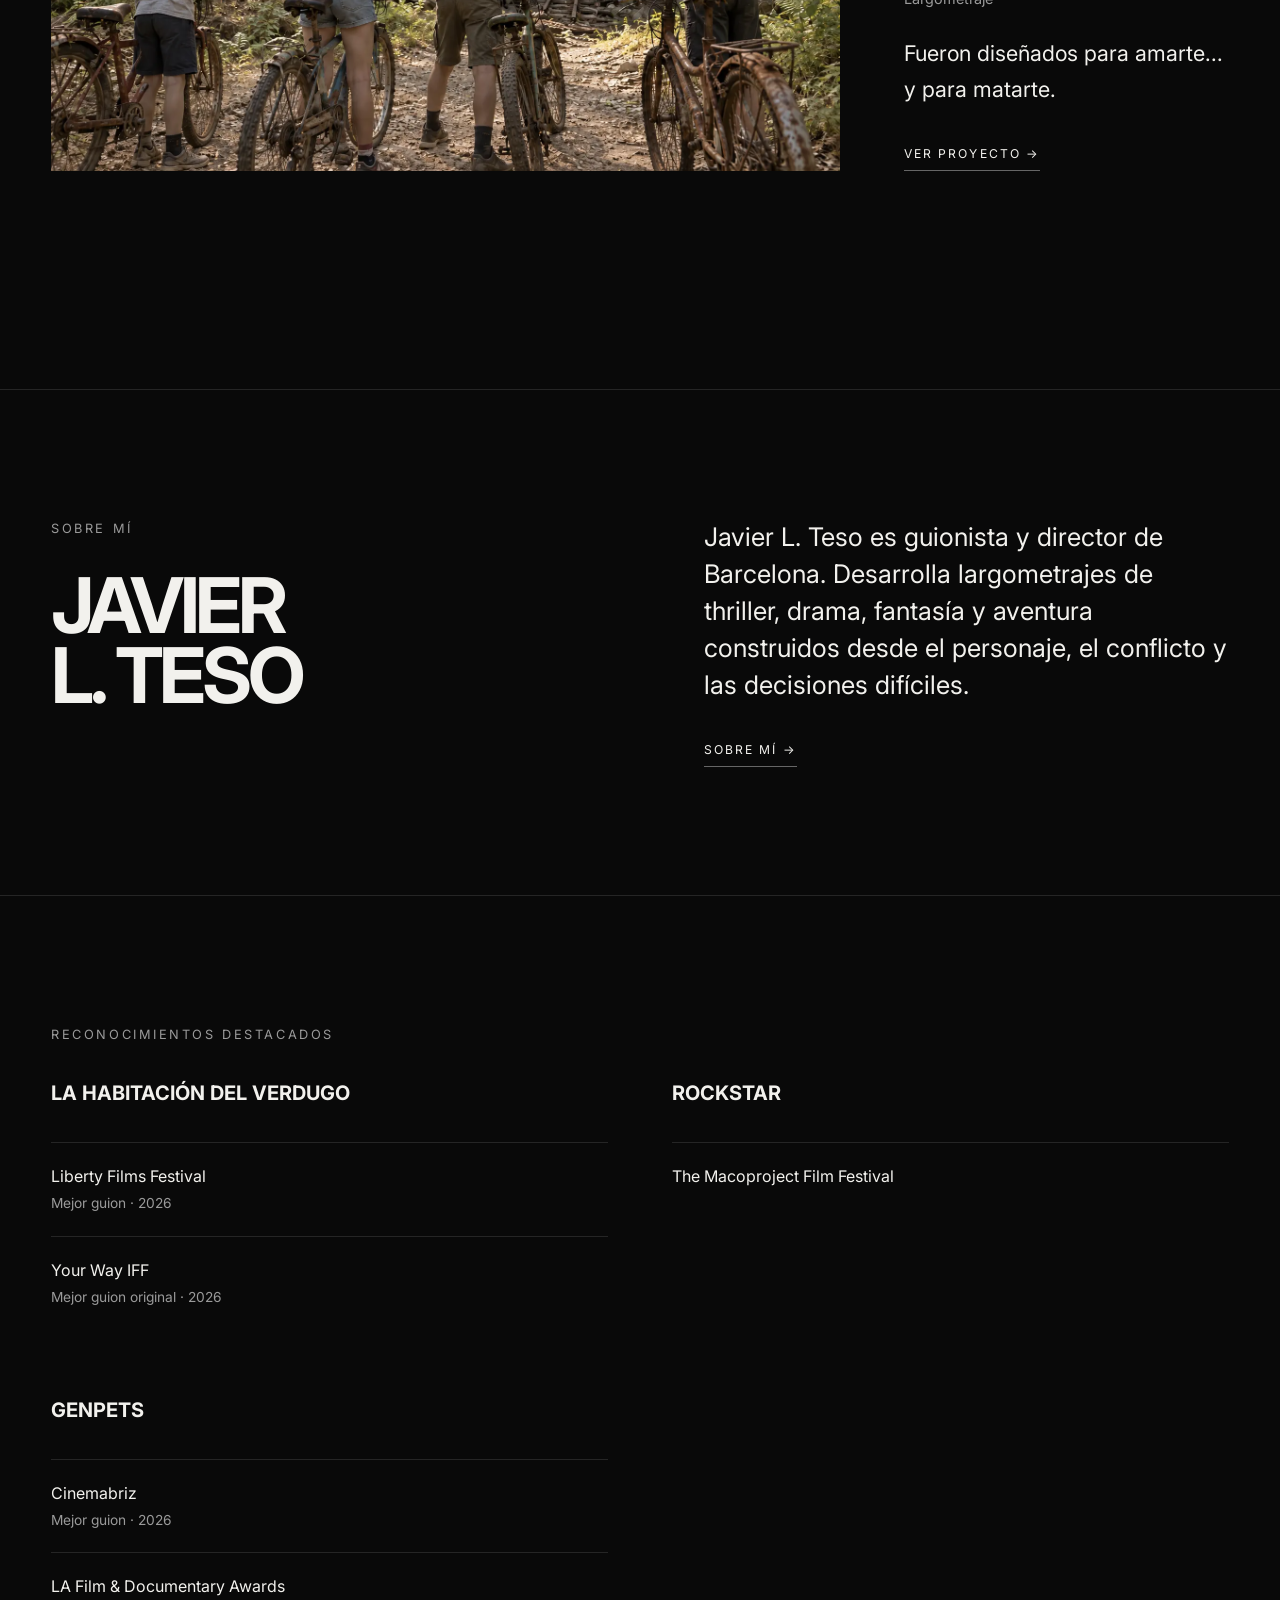
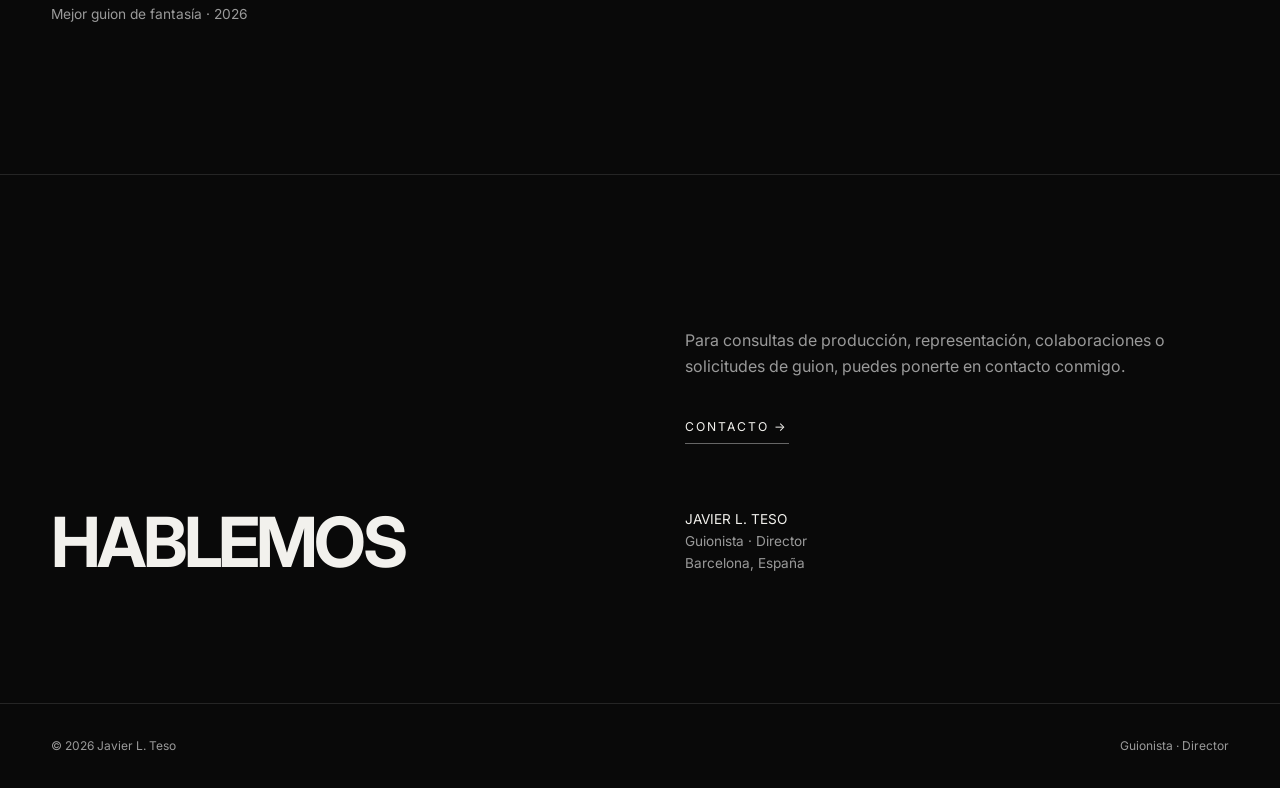
==== commit ca15078a: "Add Rockstar to portfolio homepage" ====
--- a/index.html
+++ b/index.html
@@ -4,14 +4,14 @@
 <meta charset="utf-8">
 <meta name="viewport" content="width=device-width,initial-scale=1">
 <title>Javier L. Teso — Guionista y director</title>
-<meta name="description" content="Web oficial de Javier L. Teso, guionista y director en Barcelona. Descubre La habitación del verdugo, Volver a arrancar y Genpets.">
+<meta name="description" content="Web oficial de Javier L. Teso, guionista y director en Barcelona. Descubre La habitación del verdugo, Rockstar, Volver a arrancar y Genpets.">
 <meta property="og:title" content="Javier L. Teso — Guionista y director">
-<meta property="og:description" content="Tres proyectos de largometraje: La habitación del verdugo, Volver a arrancar y Genpets.">
+<meta property="og:description" content="Proyectos de cine y televisión: La habitación del verdugo, Rockstar, Volver a arrancar y Genpets.">
 <meta property="og:locale" content="es_ES">
 <meta property="og:type" content="website">
 <meta property="og:url" content="https://javierteso.com/">
 <meta property="og:image" content="https://javierteso.com/assets/javier-social-preview.jpg">
-<meta property="og:image:alt" content="Javier L. Teso, guionista y director. La habitación del verdugo, Volver a arrancar y Genpets.">
+<meta property="og:image:alt" content="Javier L. Teso, guionista y director. La habitación del verdugo, Rockstar, Volver a arrancar y Genpets.">
 <link rel="canonical" href="https://javierteso.com/">
 <meta property="og:image:width" content="1200">
 <meta property="og:image:height" content="630">
@@ -43,7 +43,7 @@
 <div class="reveal">
 <h1>JAVIER<br>L. TESO</h1>
 <p class="role" data-i18n="general.role">SCREENWRITER · DIRECTOR</p>
-<p class="hero-statement" data-i18n="home.hero.statement">Character-driven feature films across thriller, drama and fantasy.</p>
+<p class="hero-statement" data-i18n="home.hero.statement">Character-driven stories for film and television across thriller, drama, fantasy and music.</p>
 </div>
 <span class="scroll-mark">SCROLL</span>
 </section>
@@ -54,7 +54,7 @@
 <img width="1672" height="941" loading="lazy" decoding="async" src="/assets/victor-home.webp" srcset="/assets/victor-home-840.webp 840w, /assets/victor-home.webp 1672w" sizes="(max-width:800px) 100vw, 70vw" alt="Víctor sits with his back to us on a motel bed beside the telephone." data-i18n-alt="alt.verdugo.home">
 </a>
 <div class="project-copy">
-<span class="count">01 / 03</span>
+<span class="count">01 / 04</span>
 <h2 data-i18n-html="title.verdugo">THE EXECUTIONER'S<br>ROOM</h2>
 <p class="meta" data-i18n="genre.verdugo">Psychological Thriller · Feature Film</p>
 <p class="tagline" data-i18n="tagline.verdugo">Seven condemned. Only one will survive.</p>
@@ -62,11 +62,23 @@
 </div>
 </article>
 <article class="project-block reveal">
+<a class="project-image" href="/rockstar/">
+<img width="1672" height="941" loading="lazy" decoding="async" src="/assets/rockstar-hero.webp" srcset="/assets/rockstar-hero-840.webp 840w, /assets/rockstar-hero.webp 1672w" sizes="(max-width:800px) 100vw, 70vw" alt="Teacher’s Pet walk towards a blinding stage as the crowd waits beyond." data-i18n-alt="alt.rockstar.home">
+</a>
+<div class="project-copy">
+<span class="count">02 / 04</span>
+<h2>ROCKSTAR</h2>
+<p class="meta" data-i18n="genre.rockstar">Youth Musical Drama · Television Series</p>
+<p class="tagline" data-i18n="tagline.rockstar">Make noise or disappear.</p>
+<a class="text-link" href="/rockstar/" data-i18n="general.viewProject">VIEW PROJECT →</a>
+</div>
+</article>
+<article class="project-block reveal">
 <a class="project-image" href="/volver-a-arrancar/">
 <img width="1672" height="941" loading="lazy" decoding="async" src="/assets/volver-home-corral.webp" srcset="/assets/volver-home-corral-840.webp 840w, /assets/volver-home-corral.webp 1672w" sizes="(max-width:800px) 100vw, 70vw" alt="Toño repairs the Montesa in the family corral while Felipe watches from the background." data-i18n-alt="alt.volver.home">
 </a>
 <div class="project-copy">
-<span class="count">02 / 03</span>
+<span class="count">03 / 04</span>
 <h2 data-i18n-html="title.volver">BACK IN<br>GEAR</h2>
 <p class="meta" data-i18n="genre.volver">Family Dramedy · Feature Film</p>
 <p class="tagline" data-i18n="tagline.volver">Repairing a motorcycle. Restoring the past.</p>
@@ -78,7 +90,7 @@
 <img width="1672" height="941" loading="lazy" decoding="async" src="/assets/genpets-home-mine.webp" srcset="/assets/genpets-home-mine-840.webp 840w, /assets/genpets-home-mine.webp 1672w" sizes="(max-width:800px) 100vw, 70vw" alt="Four friends leave their bicycles outside an abandoned mine." data-i18n-alt="alt.genpets.home">
 </a>
 <div class="project-copy">
-<span class="count">03 / 03</span>
+<span class="count">04 / 04</span>
 <h2>GENPETS</h2>
 <p class="meta" data-i18n="genre.genpets">Family Sci-Fi Adventure · Feature Film</p>
 <p class="tagline" data-i18n="tagline.genpets">Designed to love you... and to kill you.</p>
@@ -93,7 +105,7 @@
 <h2>JAVIER<br>L. TESO</h2>
 </div>
 <div>
-<p class="lead" data-i18n="home.about.preview">Javier L. Teso is a Barcelona-based screenwriter and director developing character-driven feature films across thriller, drama, fantasy and adventure.</p>
+<p class="lead" data-i18n="home.about.preview">Javier L. Teso is a Barcelona-based screenwriter and director developing character-driven stories for film and television across thriller, drama, fantasy, adventure and music.</p>
 <a class="text-link" href="/about/" data-i18n="general.aboutLink">ABOUT →</a>
 </div>
 </div>
@@ -110,6 +122,13 @@
 <div class="award">
 <p>Your Way IFF</p>
 <span data-i18n="award.bestOriginal">Best Original Screenplay · 2026</span>
+</div>
+</div>
+<div class="recognition">
+<h3>ROCKSTAR</h3>
+<div class="award">
+<p>The Macoproject Film Festival</p>
+<span data-i18n="award.rockstarMention">Honorable Mention · Television Pilot</span>
 </div>
 </div>
 <div class="recognition">
